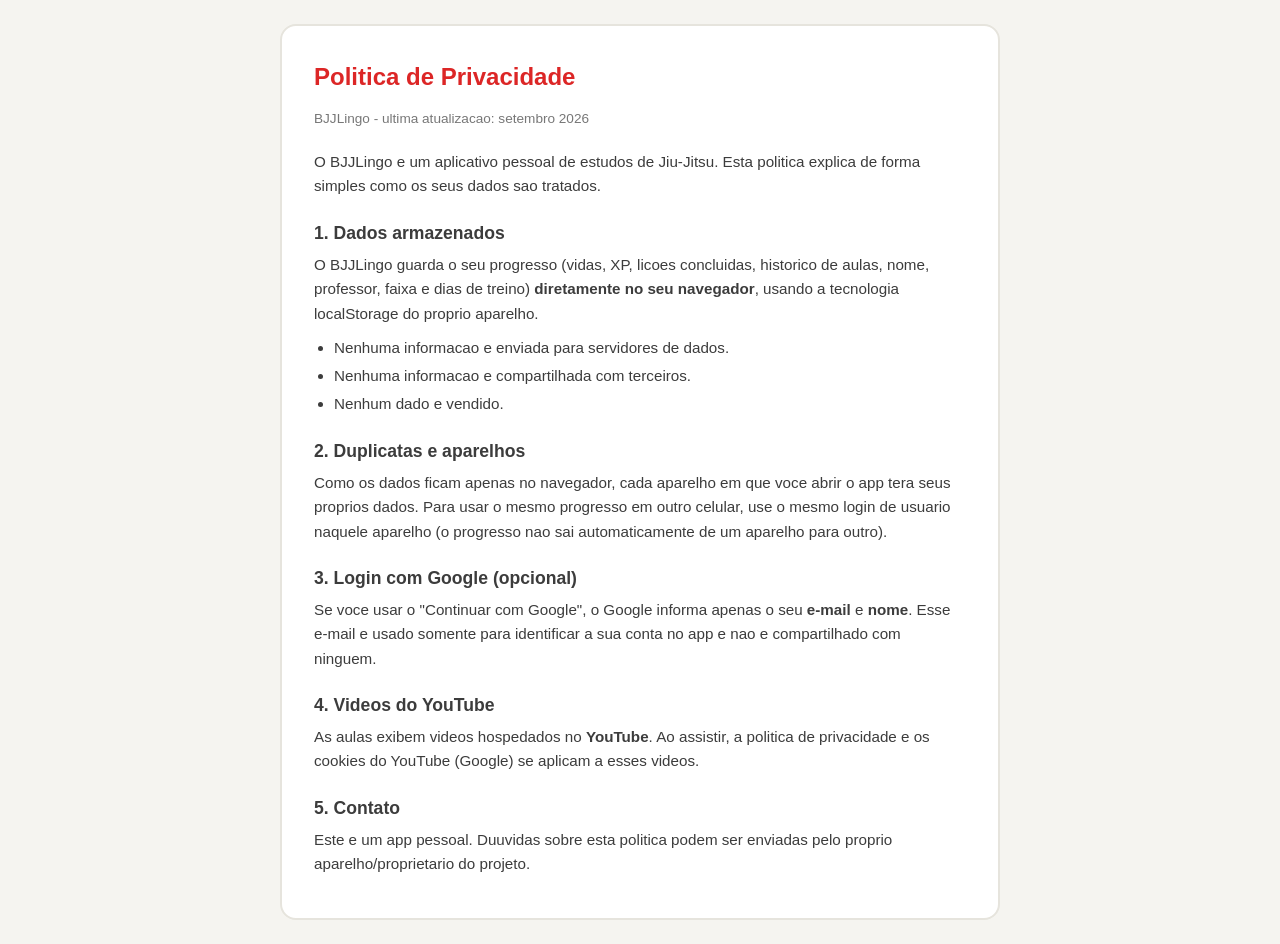
==== privacidade.html @ 7bd48321 "Adiciona paginas de privacidade e termos (OAuth branding)" ====
<!DOCTYPE html>
<html lang="pt-BR">
<head>
    <meta charset="UTF-8">
    <meta name="viewport" content="width=device-width, initial-scale=1.0">
    <title>Politica de Privacidade - BJJLingo</title>
    <style>
        *{margin:0;padding:0;box-sizing:border-box}
        body{font-family:'Segoe UI',Arial,sans-serif;background:#f5f4f0;color:#3c3c3c;padding:24px;line-height:1.6}
        .wrap{max-width:720px;margin:0 auto;background:#fff;border:2px solid #e6e4dd;border-radius:16px;padding:32px}
        h1{font-size:1.5rem;margin-bottom:12px;color:#dc2626}
        h2{font-size:1.1rem;margin-top:20px;margin-bottom:6px}
        p{font-size:.95rem;margin-bottom:10px}
        ul{margin:0 0 10px 20px}
        li{font-size:.95rem;margin-bottom:4px}
        .date{color:#777;font-size:.85rem;margin-bottom:20px}
    </style>
</head>
<body>
    <div class="wrap">
        <h1>Politica de Privacidade</h1>
        <div class="date">BJJLingo - ultima atualizacao: setembro 2026</div>

        <p>O BJJLingo e um aplicativo pessoal de estudos de Jiu-Jitsu. Esta politica explica de forma simples como os seus dados sao tratados.</p>

        <h2>1. Dados armazenados</h2>
        <p>O BJJLingo guarda o seu progresso (vidas, XP, licoes concluidas, historico de aulas, nome, professor, faixa e dias de treino) <strong>diretamente no seu navegador</strong>, usando a tecnologia localStorage do proprio aparelho.</p>
        <ul>
            <li>Nenhuma informacao e enviada para servidores de dados.</li>
            <li>Nenhuma informacao e compartilhada com terceiros.</li>
            <li>Nenhum dado e vendido.</li>
        </ul>

        <h2>2. Duplicatas e aparelhos</h2>
        <p>Como os dados ficam apenas no navegador, cada aparelho em que voce abrir o app tera seus proprios dados. Para usar o mesmo progresso em outro celular, use o mesmo login de usuario naquele aparelho (o progresso nao sai automaticamente de um aparelho para outro).</p>

        <h2>3. Login com Google (opcional)</h2>
        <p>Se voce usar o "Continuar com Google", o Google informa apenas o seu <strong>e-mail</strong> e <strong>nome</strong>. Esse e-mail e usado somente para identificar a sua conta no app e nao e compartilhado com ninguem.</p>

        <h2>4. Videos do YouTube</h2>
        <p>As aulas exibem videos hospedados no <strong>YouTube</strong>. Ao assistir, a politica de privacidade e os cookies do YouTube (Google) se aplicam a esses videos.</p>

        <h2>5. Contato</h2>
        <p>Este e um app pessoal. Duuvidas sobre esta politica podem ser enviadas pelo proprio aparelho/proprietario do projeto.</p>
    </div>
</body>
</html>
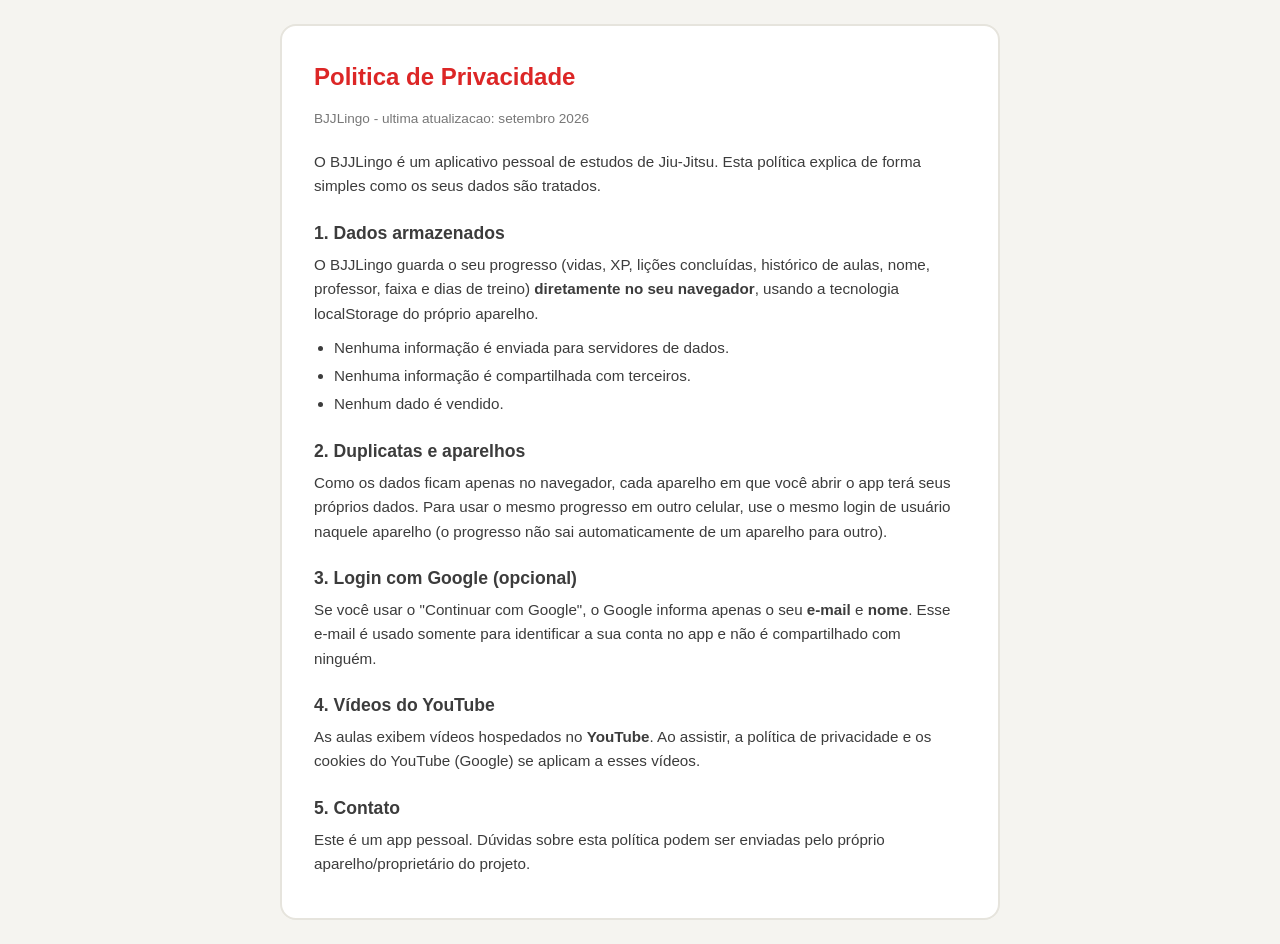
==== commit 46e769c8: "Acentos em todo o conteudo (glossario, teorias, textos) + fotos em mais 5 verbetes (X-Guard, Estrang" ====
--- a/privacidade.html
+++ b/privacidade.html
@@ -21,27 +21,27 @@
         <h1>Politica de Privacidade</h1>
         <div class="date">BJJLingo - ultima atualizacao: setembro 2026</div>
 
-        <p>O BJJLingo e um aplicativo pessoal de estudos de Jiu-Jitsu. Esta politica explica de forma simples como os seus dados sao tratados.</p>
+        <p>O BJJLingo é um aplicativo pessoal de estudos de Jiu-Jitsu. Esta política explica de forma simples como os seus dados são tratados.</p>
 
         <h2>1. Dados armazenados</h2>
-        <p>O BJJLingo guarda o seu progresso (vidas, XP, licoes concluidas, historico de aulas, nome, professor, faixa e dias de treino) <strong>diretamente no seu navegador</strong>, usando a tecnologia localStorage do proprio aparelho.</p>
+        <p>O BJJLingo guarda o seu progresso (vidas, XP, lições concluídas, histórico de aulas, nome, professor, faixa e dias de treino) <strong>diretamente no seu navegador</strong>, usando a tecnologia localStorage do próprio aparelho.</p>
         <ul>
-            <li>Nenhuma informacao e enviada para servidores de dados.</li>
-            <li>Nenhuma informacao e compartilhada com terceiros.</li>
-            <li>Nenhum dado e vendido.</li>
+            <li>Nenhuma informação é enviada para servidores de dados.</li>
+            <li>Nenhuma informação é compartilhada com terceiros.</li>
+            <li>Nenhum dado é vendido.</li>
         </ul>
 
         <h2>2. Duplicatas e aparelhos</h2>
-        <p>Como os dados ficam apenas no navegador, cada aparelho em que voce abrir o app tera seus proprios dados. Para usar o mesmo progresso em outro celular, use o mesmo login de usuario naquele aparelho (o progresso nao sai automaticamente de um aparelho para outro).</p>
+        <p>Como os dados ficam apenas no navegador, cada aparelho em que você abrir o app terá seus próprios dados. Para usar o mesmo progresso em outro celular, use o mesmo login de usuário naquele aparelho (o progresso não sai automaticamente de um aparelho para outro).</p>
 
         <h2>3. Login com Google (opcional)</h2>
-        <p>Se voce usar o "Continuar com Google", o Google informa apenas o seu <strong>e-mail</strong> e <strong>nome</strong>. Esse e-mail e usado somente para identificar a sua conta no app e nao e compartilhado com ninguem.</p>
+        <p>Se você usar o "Continuar com Google", o Google informa apenas o seu <strong>e-mail</strong> e <strong>nome</strong>. Esse e-mail é usado somente para identificar a sua conta no app e não é compartilhado com ninguém.</p>
 
-        <h2>4. Videos do YouTube</h2>
-        <p>As aulas exibem videos hospedados no <strong>YouTube</strong>. Ao assistir, a politica de privacidade e os cookies do YouTube (Google) se aplicam a esses videos.</p>
+        <h2>4. Vídeos do YouTube</h2>
+        <p>As aulas exibem vídeos hospedados no <strong>YouTube</strong>. Ao assistir, a política de privacidade e os cookies do YouTube (Google) se aplicam a esses vídeos.</p>
 
         <h2>5. Contato</h2>
-        <p>Este e um app pessoal. Duuvidas sobre esta politica podem ser enviadas pelo proprio aparelho/proprietario do projeto.</p>
+        <p>Este é um app pessoal. Dúvidas sobre esta política podem ser enviadas pelo próprio aparelho/proprietário do projeto.</p>
     </div>
 </body>
 </html>
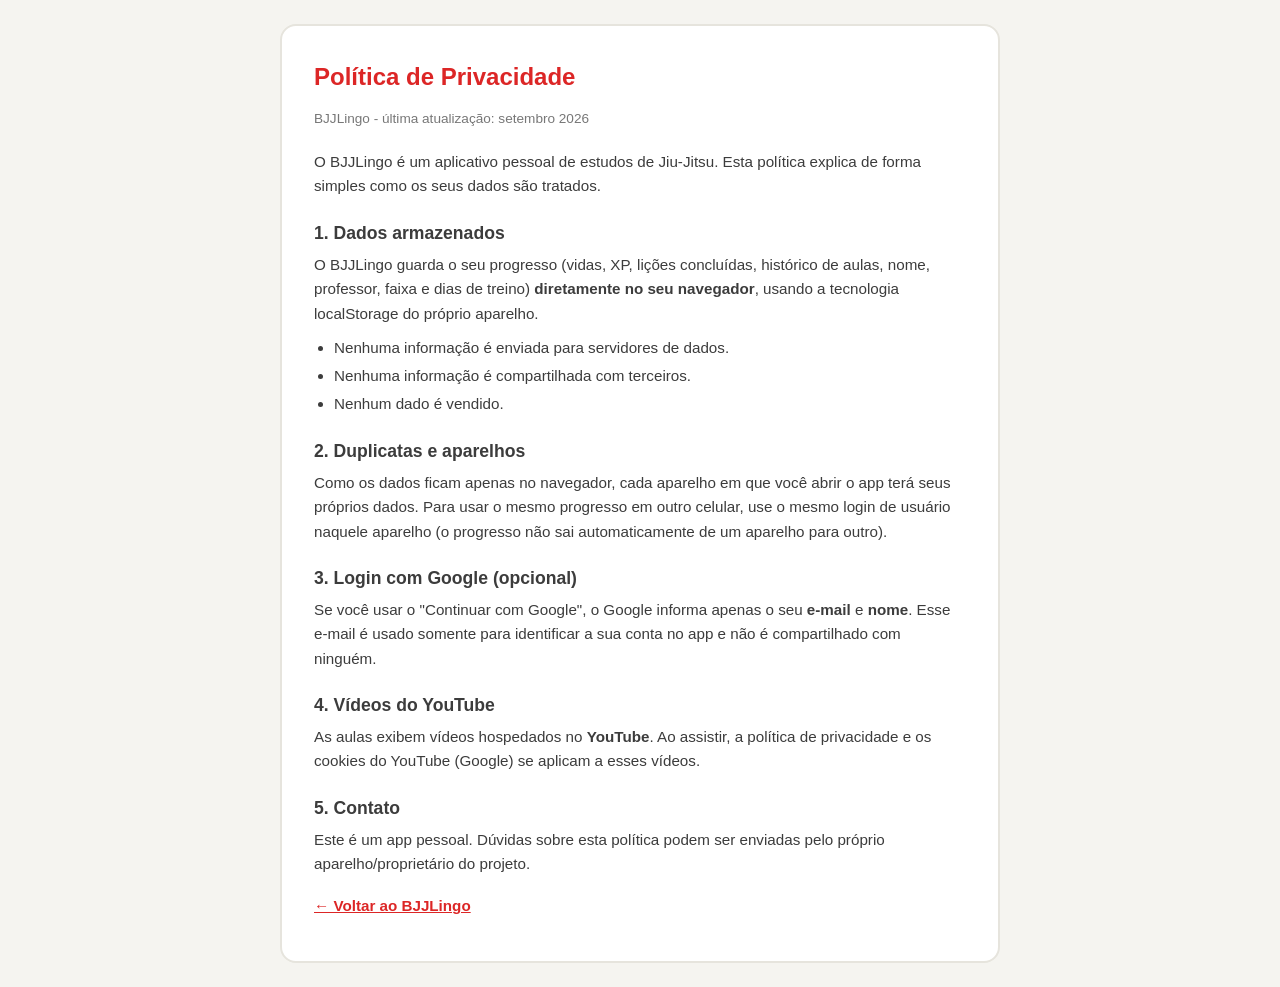
==== commit 4fa6ebb2: "Corrige acentos duplo-codificados em termos e privacidade e adiciona link de volta; sitemap so com a" ====
--- a/privacidade.html
+++ b/privacidade.html
@@ -1,9 +1,10 @@
-<!DOCTYPE html>
+﻿<!DOCTYPE html>
 <html lang="pt-BR">
 <head>
     <meta charset="UTF-8">
     <meta name="viewport" content="width=device-width, initial-scale=1.0">
-    <title>Politica de Privacidade - BJJLingo</title>
+    <title>Política de Privacidade - BJJLingo</title>
+    <meta name="robots" content="noindex">
     <style>
         *{margin:0;padding:0;box-sizing:border-box}
         body{font-family:'Segoe UI',Arial,sans-serif;background:#f5f4f0;color:#3c3c3c;padding:24px;line-height:1.6}
@@ -18,8 +19,8 @@
 </head>
 <body>
     <div class="wrap">
-        <h1>Politica de Privacidade</h1>
-        <div class="date">BJJLingo - ultima atualizacao: setembro 2026</div>
+        <h1>Política de Privacidade</h1>
+        <div class="date">BJJLingo - última atualização: setembro 2026</div>
 
         <p>O BJJLingo é um aplicativo pessoal de estudos de Jiu-Jitsu. Esta política explica de forma simples como os seus dados são tratados.</p>
 
@@ -42,6 +43,7 @@
 
         <h2>5. Contato</h2>
         <p>Este é um app pessoal. Dúvidas sobre esta política podem ser enviadas pelo próprio aparelho/proprietário do projeto.</p>
+        <p style="margin-top:18px"><a href="index.html" style="color:#dc2626;font-weight:700">&#8592; Voltar ao BJJLingo</a></p>
     </div>
 </body>
 </html>
